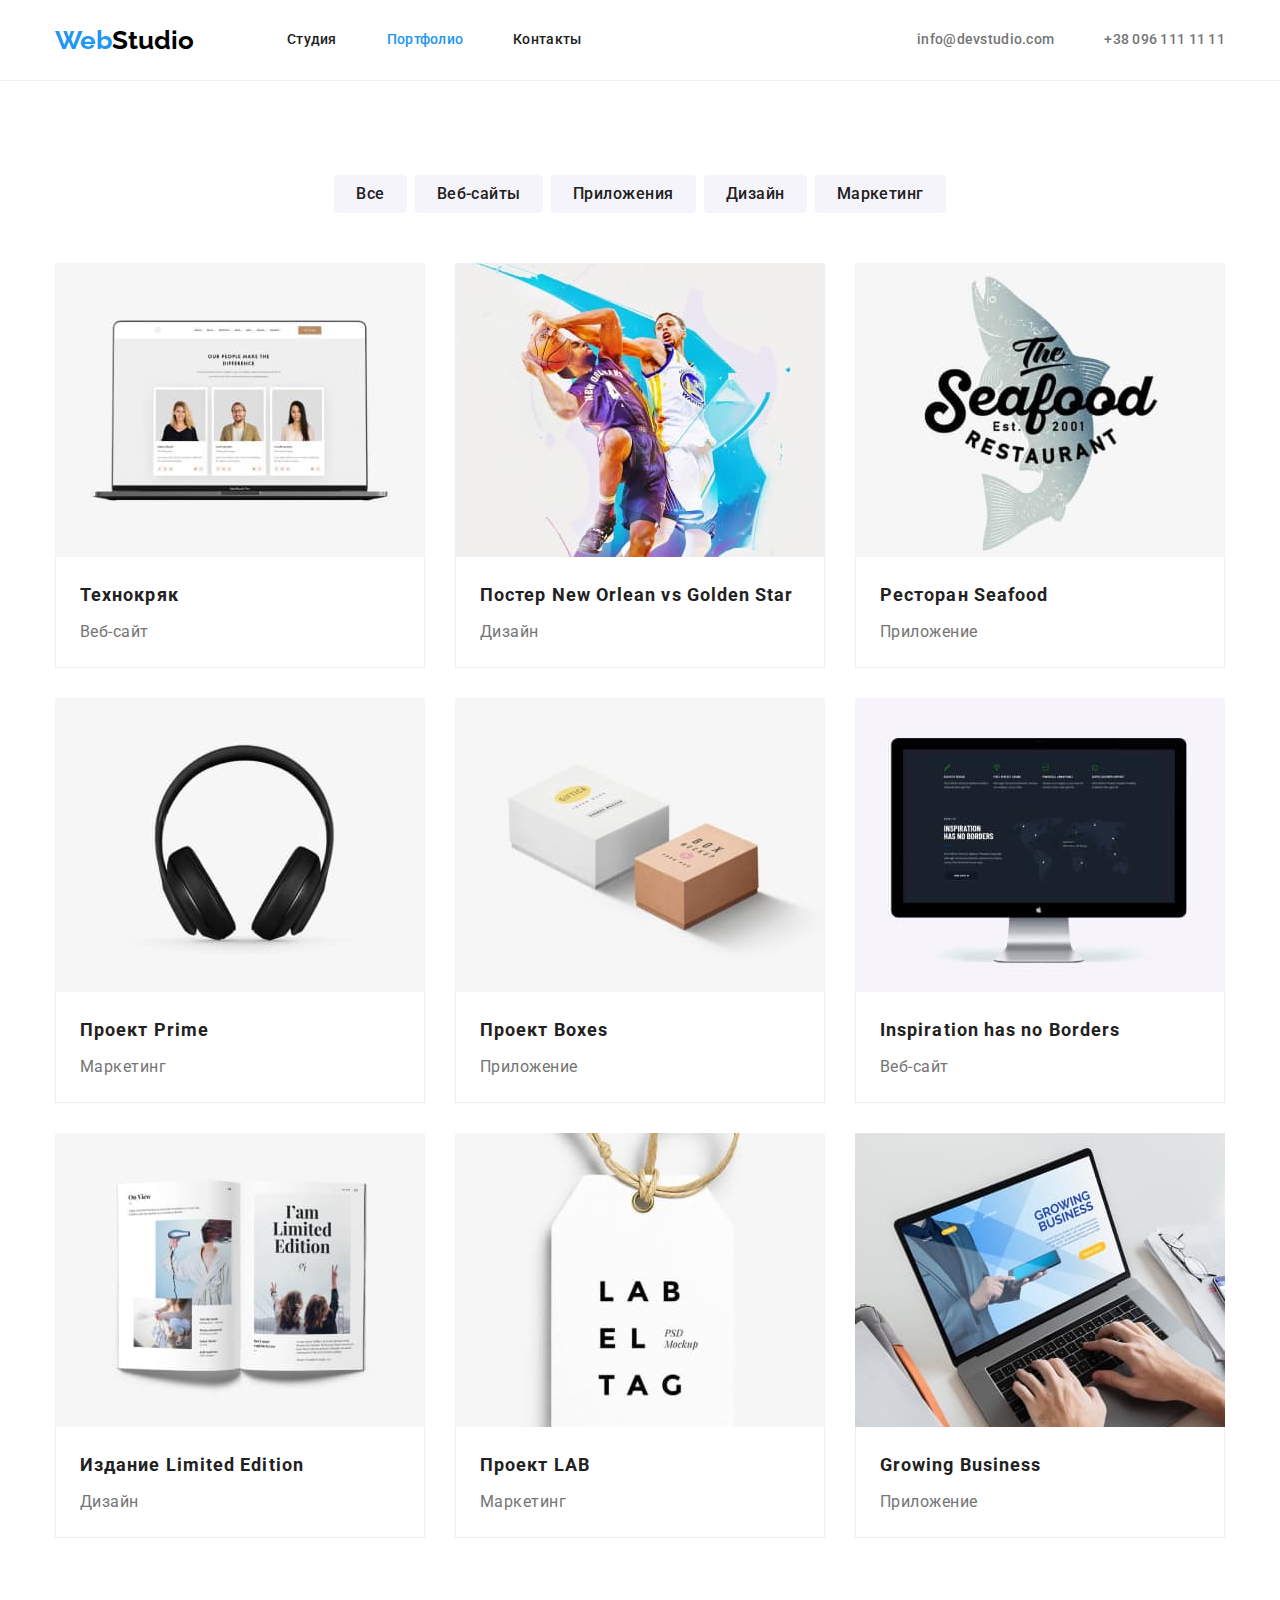
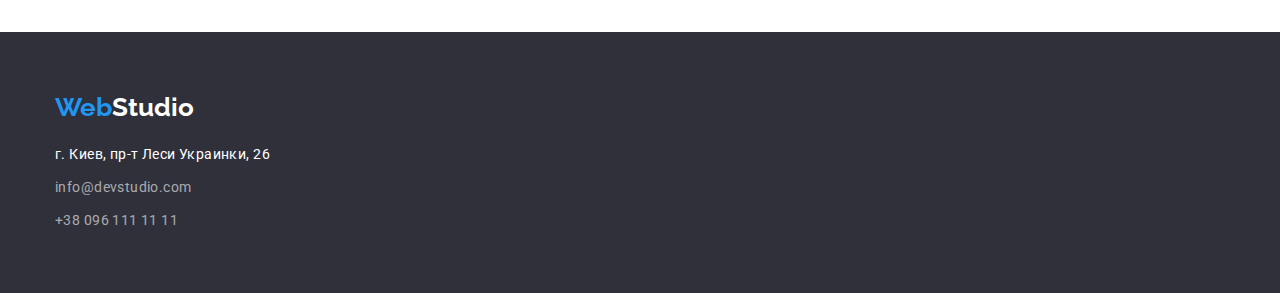
==== portfolio.html @ 570546c3 "start" ====
<!DOCTYPE html>
<html lang="ru">
  <head>
    <meta charset="UTF-8" />
    <meta http-equiv="X-UA-Compatible" content="IE=edge" />
    <meta name="viewport" content="width=device-width, initial-scale=1.0" />
    <title>Web Studio</title>
    <link rel="stylesheet" href="https://cdnjs.cloudflare.com/ajax/libs/modern-normalize/1.1.0/modern-normalize.min.css">
    <link rel="stylesheet" href="./css/styles.css" />
    <link rel="preconnect" href="https://fonts.googleapis.com" />
    <link rel="preconnect" href="https://fonts.gstatic.com" crossorigin />
    <link
      href="https://fonts.googleapis.com/css2?family=Raleway:wght@700&family=Roboto:wght@400;500;700;900&display=swap"
      rel="stylesheet"
    />
  </head>
  <body>
    <!-- header -->
    <header class="header">
      <div class="container header-flex">
        <nav class="header-nav ">
          <a class="header-logo link-decoration" href="index.html"><span class="header-logo-fp" lang="en">Web</span><span
              class="header-logo-sp" lang="en">Studio</span></a>
          <ul class="header-nav-list list-decoration">
            <li class="header-nav-list-item"><a class="nav-link link-decoration" href="index.html">Студия</a>
            </li>
            <li class="header-nav-list-item"><a class="nav-link link-decoration  curent-page" href="portfolio.html">Портфолио</a></li>
            <li class="header-nav-list-item"><a class="nav-link link-decoration" href="index.html">Контакты</a></li>
          </ul>
        </nav>
        <ul class="header-contacts-list list-decoration">
          <li class="header-contacts-list-item">
            <a class="header-contacts-list-item-link link-decoration nav-link"
              href="mailto:info@devstudio.com">info@devstudio.com</a>
          </li>
          <li class="header-contacts-list-item"><a class="header-contacts-list-item-link link-decoration nav-link"
              href="tel:+380961111111">+38 096 111 11 11</a></li>
        </ul>
      </div>
    </header>
    <!-- main content portfolio -->
    <main class="portfolio">
      <!-- portfolio menu -->
      <section class="portfolio-projects section">
        <div class="container">
          <h2 class="visuallny-hidden">Виды работ</h2>
          <ul class="portfolio-menu-list list-decoration">
            <li class="portfolio-menu-list-item">
              <button class="portfolio-menu-list-item-btn" type="button">Все</button>
            </li>
            <li class="portfolio-menu-list-item">
              <button class="portfolio-menu-list-item-btn" type="button">Веб-сайты</button>
            </li>
            <li class="portfolio-menu-list-item">
              <button class="portfolio-menu-list-item-btn" type="button">Приложения</button>
            </li>
            <li class="portfolio-menu-list-item">
              <button class="portfolio-menu-list-item-btn" type="button">Дизайн</button>
            </li>
            <li class="portfolio-menu-list-item">
              <button class="portfolio-menu-list-item-btn" type="button">Маркетинг</button>
            </li>
          </ul>
          <!-- portfolio projects -->
          <h2 class="visuallny-hidden">Примеры проектов</h2>
          <ul class="portfolio-projects-list list-decoration">
            <li class="portfolio-projects-list-item">
              <img class="portfolio-projects-list-item-img" src="./images/portfolio1.jpg" alt="фото ноутбука" width="370"
                height="294" />
                <div class="porfolio-item-text">
              <h3 class="portfolio-projects-list-item-title">Технокряк</h3>
              <p class="portfolio-projects-list-item-text">Веб-сайт</p>
              </div>
            </li>
            <li class="portfolio-projects-list-item">
              <img class="portfolio-projects-list-item-img" src="./images/portfolio2.jpg" alt="фото постера" width="370"
                height="294" />
                <div class="porfolio-item-text">
              <h3 class="portfolio-projects-list-item-title">Постер New Orlean vs Golden Star</h3>
              <p class="portfolio-projects-list-item-text">Дизайн</p>
              </div>
            </li>
            <li class="portfolio-projects-list-item">
              <img class="portfolio-projects-list-item-img" src="./images/portfolio3.jpg" alt="фото реламы ресторана" width="370"
                height="294" />
                <div class="porfolio-item-text">
              <h3 class="portfolio-projects-list-item-title">Ресторан Seafood</h3>
              <p class="portfolio-projects-list-item-text">Приложение</p>
              </div>
            </li>
            <li class="portfolio-projects-list-item">
              <img class="portfolio-projects-list-item-img" src="./images/portfolio4.jpg" alt="фото коробочек" width="370"
                height="294" />
                <div class="porfolio-item-text">
              <h3 class="portfolio-projects-list-item-title">Проект Prime</h3>
              <p class="portfolio-projects-list-item-text">Маркетинг</p>
                </div>
            </li>
            <li class="portfolio-projects-list-item">
              <img class="portfolio-projects-list-item-img" src="./images/portfolio5.jpg" alt="фото компьютера" width="370"
                height="294" />
                <div class="porfolio-item-text">
              <h3 class="portfolio-projects-list-item-title">Проект Boxes</h3>
              <p class="portfolio-projects-list-item-text">Приложение</p>
              </div>
            </li>
            <li class="portfolio-projects-list-item">
              <img class="portfolio-projects-list-item-img" src="./images/portfolio6.jpg" alt="фото журнала" width="370"
                height="294" />
                <div class="porfolio-item-text">
              <h3 class="portfolio-projects-list-item-title">Inspiration has no Borders</h3>
              <p class="portfolio-projects-list-item-text">Веб-сайт</p>
              </div>
            </li>
            <li class="portfolio-projects-list-item">
              <img class="portfolio-projects-list-item-img" src="./images/portfolio7.jpg" alt="фото этикетки" width="370"
                height="294" />
                <div class="porfolio-item-text">
              <h3 class="portfolio-projects-list-item-title">Издание Limited Edition</h3>
              <p class="portfolio-projects-list-item-text">Дизайн</p>
              </div>
            </li>
            <li class="portfolio-projects-list-item">
              <img class="portfolio-projects-list-item-img" src="./images/portfolio8.jpg" alt="фото наушников" width="370"
                height="294" />
                <div class="porfolio-item-text">
              <h3 class="portfolio-projects-list-item-title">Проект LAB</h3>
              <p class="portfolio-projects-list-item-text">Маркетинг</p>
              </div>
            </li>
            <li class="portfolio-projects-list-item">
              <img class="portfolio-projects-list-item-img" src="./images/portfolio9.jpg" alt="фото нотбука " width="370"
                height="294" />
                <div class="porfolio-item-text">
              <h3 class="portfolio-projects-list-item-title">Growing Business</h3>
              <p class="portfolio-projects-list-item-text">Приложение</p>
              </div>
            </li>
          </ul>
        </div>
        
      </section>
    </main>
    <!-- footer -->
    <footer class="footer">
      <div class="container">
        <a class="footer-logo link-decoration " href="index.html"><span class="footer-logo-fp" lang="en">Web</span><span
            class="footer-logo-sp" lang="en">Studio</span></a>
        <address class="footer-address">
          <ul class="footer-address-list list-decoration">
            <li class="footer-address-list-item">
              <a class="footer-address-list-item-link link-decoration " href="index.html">г. Киев, пр-т Леси Украинки,
                26</a>
            </li>
            <li class="footer-address-list-item">
              <a class="footer-address-list-item-link link-decoration color-decoration "
                href="mailto:info@devstudio.com">info@devstudio.com</a>
            </li>
            <li class="footer-address-list-item">
              <a class="footer-address-list-item-link link-decoration color-decoration " href="tel:+380961111111">+38 096
                111 11 11</a>
            </li>
          </ul>
        </address>
      </div>
    </footer>
  </body>
</html>
---- css/styles.css ----
:root {
  --accent-color: #2196f3;
  --main-text-color: #757575;
  --main-header-color: #212121;
  --main-background-color: #e5e5e5;
  --sec-background-color: #F5F4FA;
  --white-text-color:#FFFFFF;
}
.link-decoration {
  text-decoration: none;
}
.list-decoration {
  padding: 0;
  margin: 0;
  list-style: none;
}
.section-title{
  margin-top: 0;
  margin-bottom: 50px;
  text-align: center;
  font-weight: 700;
  font-size: 36px;
  line-height: 1.17;
  letter-spacing: 0.03em;
  color: var(--main-header-color);
}
.visuallny-hidden {
  position: absolute;
  white-space: nowrap;
  width: 1px;
  height: 1px;
  overflow: hidden;
  border: 0;
  padding: 0;
  clip: rect(0 0 0 0);
  clip-path: inset(50%);
  margin: -1px;
}
.section{
  padding-top: 94px;
  padding-bottom: 94px;
}
body {

  font-family: 'Roboto', sans-serif;
  color: var(--main-text-color);
  background: #FFFFFF;
  
}
.container{
  margin: 0 auto;
  width: 1200px;
  padding-left: 15px;
  padding-right: 15px; 
  /* outline: 2px solid tomato; */
}

/* ------ header ------> */
.header{
  border-bottom: 1px solid #ECECEC;
}
.header-flex{
  display: flex;
  align-items: center;
}
.header-nav{
  display: flex;
  align-items: center;
}
.header-logo,
.footer-logo {
  font-family: 'Raleway';
  font-style: normal;
  font-weight: 700;
  font-size: 26px;
  line-height: 1.19;
}
.header-logo-fp
{
  color: var(--accent-color);
}
.header-logo-sp
{
  color: #000000;
}
.header-nav-list
{
  display: flex;
  align-items: center;
  margin-left: 93px;
}
.header-nav-list-item:not(:last-child)
{
 margin-right: 50px; 

}
.nav-link {
  display: block;
  padding-top: 32px;
  padding-bottom: 32px;
  font-weight: 500;
  font-size: 14px;
  line-height: 1.14;
  letter-spacing: 0.02em;
  color: var(--main-header-color);
}
.header-contacts-list{
  display: flex;
  margin-left: auto;
}
.header-contacts-list-item:not(:last-child)
{
  margin-right: 50px;
 
}
.header-contacts-list-item-link{
  color: var(--main-text-color);
}
.link-decoration:hover,
.link-decoration:focus {
  color: var(--accent-color);
} 
.curent-page {
  color: var(--accent-color);}
/* ------ section banner ------> */
.section-banner{
  padding-top: 0;
  padding-bottom: 0;
  background: #2F303A;
  text-align: center;
}
.setion-baner-content
{
padding-top: 200px;
padding-bottom: 200px;
}
.section-banner-title{
  margin-top: 0;
  margin-bottom: 40px;
 
  font-weight: 900;
  font-size: 44px;
  line-height: 1.36;
  letter-spacing: 0.06em;
  text-transform: uppercase;
  color: var(--white-text-color);
}
.section-banner-button{
  min-width: 200px;
  padding: 10px 32px;
  font-family : inherit;
  font-weight: 700;
  font-size: 16px;
  line-height: 1.88;
  text-align: center;
  letter-spacing: 0.06em;
  color: var(--white-text-color);
  background: var(--accent-color);
  cursor: pointer;
  border: none;
  border-radius: 4px;
  box-shadow: 0px 4px 4px rgba(0, 0, 0, 0.15);
}
/* ------ section descriptions------> */
.section-descriptions
{
  background:var(--main-background-color);
}

.section-des-list{
  display: flex;
  flex-direction: row;
}

.section-des-list-item{
  width: 270px;
  margin-right: 30px;
}
.section-des-list-item:last-child{
  margin-right: 0;
}

.section-des-list-item-caption{
  margin-top: 0;
  margin-bottom: 10px;
  font-weight: 700;
  font-size: 14px;
  line-height: 1.14;
  letter-spacing: 0.03em;
  text-transform: uppercase;
  color: var(--main-header-color);
}
.section-des-list-item-text{
  margin-top: 0;
  margin-bottom: 0;
  font-size: 14px;
  line-height: 1.71;
  letter-spacing: 0.03em;
}
/* ------ section our_work------> */
.section-work{
  background:var(--main-background-color);
  padding-top: 0;
}
.section-work-list{
  display: flex;
}
.section-work-list-item{
  width: 370px;
  margin-right: 30px;
}
.section-work-list-item:last-child{
  margin-right: 0;
}
.section-work-list-item-img
{
display: block;
max-width: 100%;
height: auto;
}

/* ------ section our_team------> */
.section-team{
  background: var(--sec-background-color);
  
}
.section-team-list-item-img{
  display: block;
  max-width: 100%;
  height: auto;
 
}
.section-team-list{
  display: flex;
}
.section-team-list-item{
  width: 270px;
  margin-right: 30px;
  background: #FFFFFF;
  box-shadow: 0px 1px 3px rgba(0, 0, 0, 0.12),
  0px 1px 1px rgba(0, 0, 0, 0.14),
  0px 2px 1px rgba(0, 0, 0, 0.2);
  border-radius: 0px 0px 4px 4px;
  
}
.section-team-list-item:last-child {
  margin-right: 0px;
}
.section-team-list-text{
  padding-top: 30px;
  padding-bottom: 30px;
  text-align: center;
}


.section-team-list-item-caption{
  margin-top: 0;
  margin-bottom: 10px;
  font-weight: 500;
  font-size: 16px;
  line-height: 1.19;
  letter-spacing: 0.03em;
  color:var(--main-header-color)
}
.section-team-list-item-text{
  margin-top: 0;
  margin-bottom: 0;
  font-size: 16px;
  line-height: 1.19;
  letter-spacing: 0.03em;
  
}
/* ------ footer------> */
.footer
{
  padding-top: 60px;
  padding-bottom: 60px;
  background: #2F303A;
}
.footer-logo
{
  display: block;
  margin-bottom: 20px;
}

.footer-logo-fp {
  color: var(--accent-color);
}
.footer-logo-sp {
  display: inline-block;
  color: var(--white-text-color);
}

.footer-address-list-item{
  margin-bottom: 9px;
}
.footer-address-list-item:last-child
 {
  margin-bottom: 0;
}
.footer-address-list-item-link{
  display: inline-block;
  font-style: normal;
  font-size: 14px;
  line-height: 1.71;
  letter-spacing: 0.03em;
  color: var(--white-text-color)
}

.color-decoration{
  color: rgba(255, 255, 255, 0.6);
}
/* ------------------ PORTFOLIO-----------------------> */
/* ------ portfolio menu------> */
.portfolio-menu-list{
  display: flex;
  margin-bottom: 50px;
  justify-content: center;
}

.portfolio-menu-list-item-btn{
  font-family: inherit;
  font-weight: 500;
  font-size: 16px;
  line-height: 1.6;
  text-align: center;
  letter-spacing: 0.03em;
  color: var(--main-header-color);
  background: #F5F4FA;
  cursor: pointer;
  border: none;
  border-radius: 4px;
  padding: 6px 22px;
}
.portfolio-menu-list-item{
  margin-right: 8px;
}
.portfolio-menu-list-item:last-child{
  margin-right: 0;
}
.portfolio-menu-list-item-btn:hover,.portfolio-menu-list-item-btn:focus {
  color: var(--white-text-color);
  background: var(--accent-color);
}
/* ------ portfolio projects------> */

.portfolio-projects-list{
  display: flex;
  flex-wrap: wrap;
}
.portfolio-projects-list-item{
  width: 370px;
  margin-right: 30px;
  margin-bottom: 30px;
  ;
  background: #FFFFFF;
  
}
.portfolio-projects-list-item:nth-last-child(-n+3){
  margin-bottom: 0;
}
.portfolio-projects-list-item:nth-child(3n) {
  margin-right: 0;
}

.portfolio-projects-list-item-img{
  display: block;
  max-width: 100%;
  height: auto;
}

.porfolio-item-text{
  padding: 20px 24px;
  border-right: 1px solid #EEEEEE;
  border-bottom: 1px solid #EEEEEE;
  border-left: 1px solid #EEEEEE
} 
.portfolio-projects-list-item-title{
  margin-top: 0;
  margin-bottom: 4px;
  font-weight: 700;
  font-size: 18px;
  line-height:2;
  letter-spacing: 0.06em;
  color: var(--main-header-color);
}
.portfolio-projects-list-item-text{
  margin-top: 0;
  margin-bottom: 0;
  font-size: 16px;
  line-height: 1.88;
  letter-spacing: 0.03em;
}
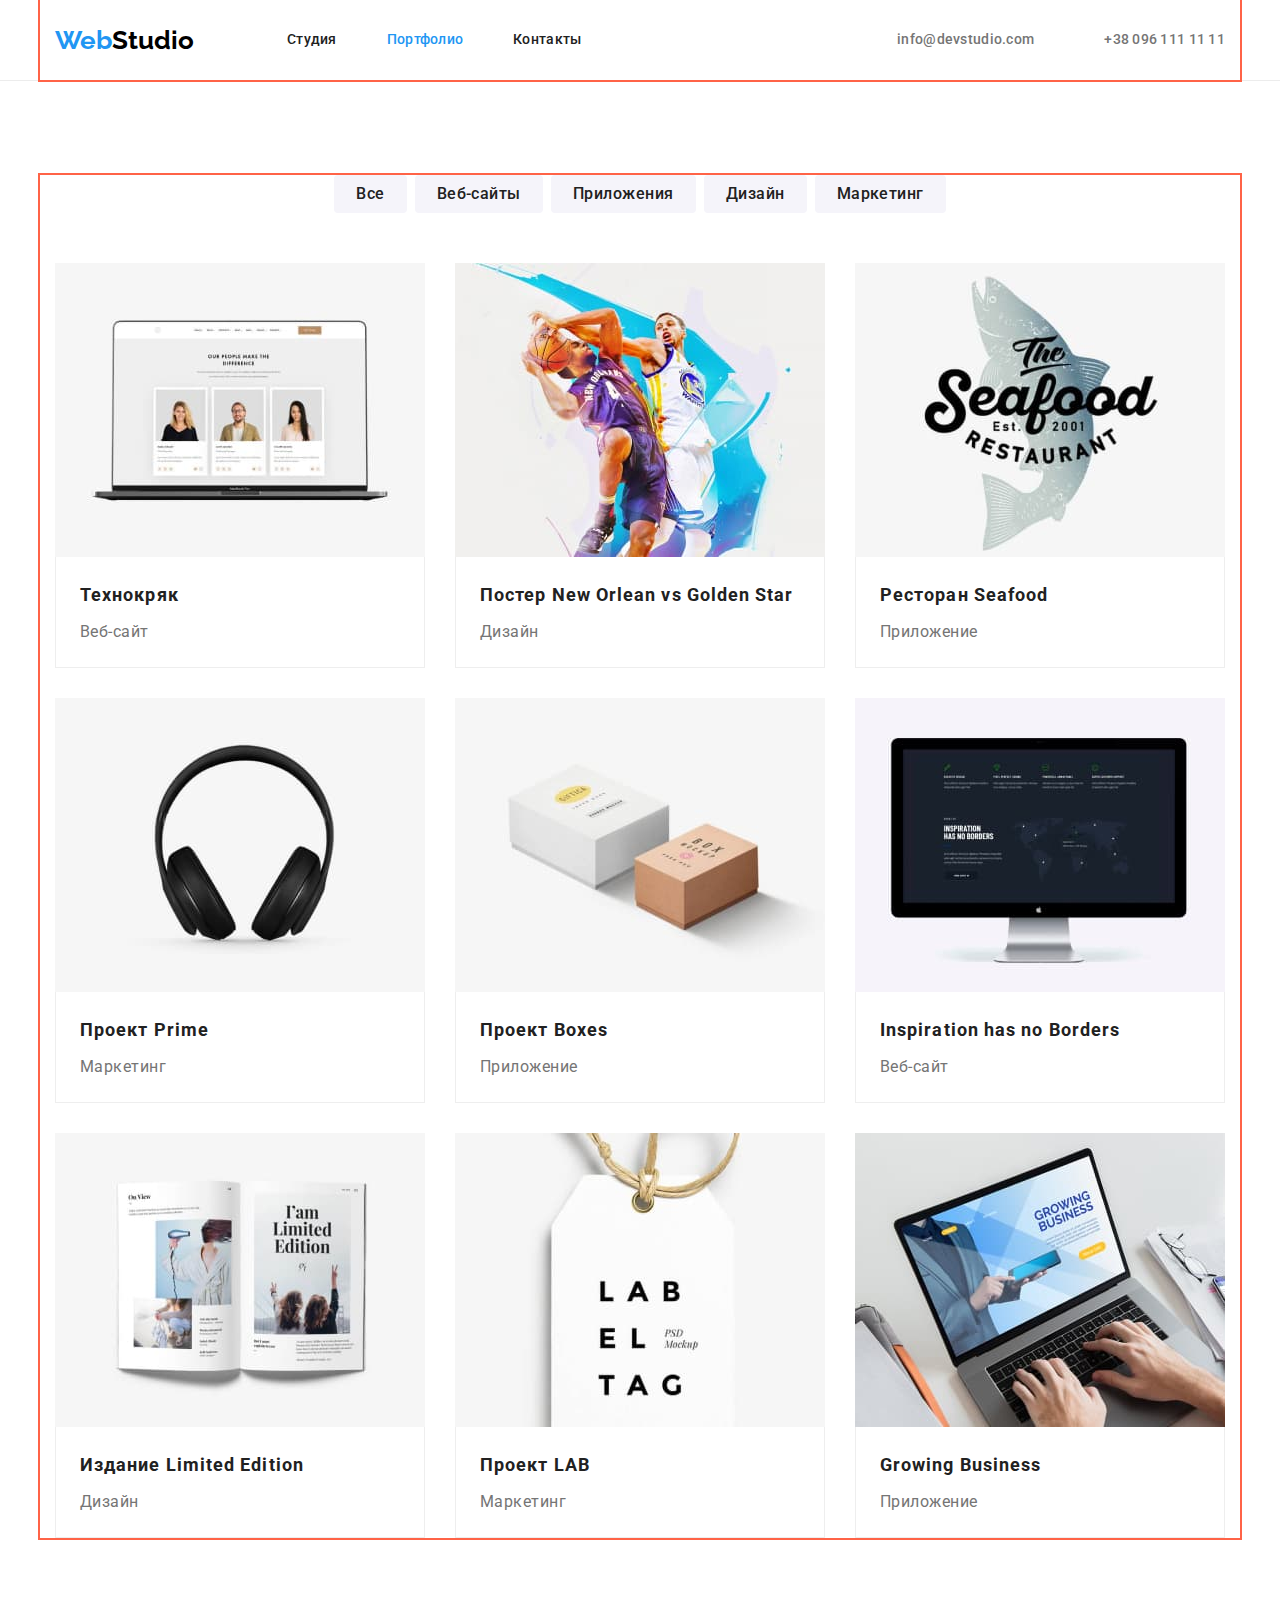
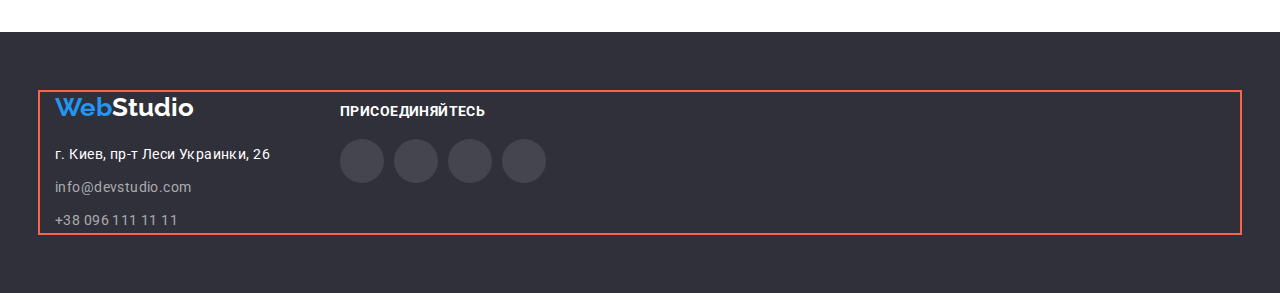
==== commit 6fb4b28a: "soc icon hover focus finish" ====
--- a/portfolio.html
+++ b/portfolio.html
@@ -5,7 +5,10 @@
     <meta http-equiv="X-UA-Compatible" content="IE=edge" />
     <meta name="viewport" content="width=device-width, initial-scale=1.0" />
     <title>Web Studio</title>
-    <link rel="stylesheet" href="https://cdnjs.cloudflare.com/ajax/libs/modern-normalize/1.1.0/modern-normalize.min.css">
+    <link
+      rel="stylesheet"
+      href="https://cdnjs.cloudflare.com/ajax/libs/modern-normalize/1.1.0/modern-normalize.min.css"
+    />
     <link rel="stylesheet" href="./css/styles.css" />
     <link rel="preconnect" href="https://fonts.googleapis.com" />
     <link rel="preconnect" href="https://fonts.gstatic.com" crossorigin />
@@ -18,23 +21,44 @@
     <!-- header -->
     <header class="header">
       <div class="container header-flex">
-        <nav class="header-nav ">
-          <a class="header-logo link-decoration" href="index.html"><span class="header-logo-fp" lang="en">Web</span><span
-              class="header-logo-sp" lang="en">Studio</span></a>
+        <nav class="header-nav">
+          <a class="header-logo link-decoration" href="index.html"
+            ><span class="header-logo-fp" lang="en">Web</span
+            ><span class="header-logo-sp" lang="en">Studio</span></a
+          >
           <ul class="header-nav-list list-decoration">
-            <li class="header-nav-list-item"><a class="nav-link link-decoration" href="index.html">Студия</a>
-            </li>
-            <li class="header-nav-list-item"><a class="nav-link link-decoration  curent-page" href="portfolio.html">Портфолио</a></li>
-            <li class="header-nav-list-item"><a class="nav-link link-decoration" href="index.html">Контакты</a></li>
+            <li class="header-nav-list-item">
+              <a class="nav-link link-decoration" href="index.html">Студия</a>
+            </li>
+            <li class="header-nav-list-item">
+              <a class="nav-link link-decoration curent-page" href="portfolio.html">Портфолио</a>
+            </li>
+            <li class="header-nav-list-item">
+              <a class="nav-link link-decoration" href="index.html">Контакты</a>
+            </li>
           </ul>
         </nav>
         <ul class="header-contacts-list list-decoration">
           <li class="header-contacts-list-item">
-            <a class="header-contacts-list-item-link link-decoration nav-link"
-              href="mailto:info@devstudio.com">info@devstudio.com</a>
+            <a
+              class="header-contacts-list-item-link header-contacts-list-mail link-decoration nav-link"
+              href="mailto:info@devstudio.com"
+              ><svg class="header-contacts-list-item-linkicon envelope-icon">
+                <use href="./images/icons/symbol-defs.svg#icon-envelope"></use>
+              </svg>
+              info@devstudio.com</a
+            >
           </li>
-          <li class="header-contacts-list-item"><a class="header-contacts-list-item-link link-decoration nav-link"
-              href="tel:+380961111111">+38 096 111 11 11</a></li>
+          <li class="header-contacts-list-item">
+            <a
+              class="header-contacts-list-item-link header-contacts-list-tel link-decoration nav-link"
+              href="tel:+380961111111"
+              ><svg class="header-contacts-list-item-linkicon smartphone-icon">
+                <use href="./images/icons/symbol-defs.svg#icon-smartphone"></use>
+              </svg>
+              +38 096 111 11 11</a
+            >
+          </li>
         </ul>
       </div>
     </header>
@@ -65,103 +89,191 @@
           <h2 class="visuallny-hidden">Примеры проектов</h2>
           <ul class="portfolio-projects-list list-decoration">
             <li class="portfolio-projects-list-item">
-              <img class="portfolio-projects-list-item-img" src="./images/portfolio1.jpg" alt="фото ноутбука" width="370"
-                height="294" />
-                <div class="porfolio-item-text">
-              <h3 class="portfolio-projects-list-item-title">Технокряк</h3>
-              <p class="portfolio-projects-list-item-text">Веб-сайт</p>
-              </div>
-            </li>
-            <li class="portfolio-projects-list-item">
-              <img class="portfolio-projects-list-item-img" src="./images/portfolio2.jpg" alt="фото постера" width="370"
-                height="294" />
-                <div class="porfolio-item-text">
-              <h3 class="portfolio-projects-list-item-title">Постер New Orlean vs Golden Star</h3>
-              <p class="portfolio-projects-list-item-text">Дизайн</p>
-              </div>
-            </li>
-            <li class="portfolio-projects-list-item">
-              <img class="portfolio-projects-list-item-img" src="./images/portfolio3.jpg" alt="фото реламы ресторана" width="370"
-                height="294" />
-                <div class="porfolio-item-text">
-              <h3 class="portfolio-projects-list-item-title">Ресторан Seafood</h3>
-              <p class="portfolio-projects-list-item-text">Приложение</p>
-              </div>
-            </li>
-            <li class="portfolio-projects-list-item">
-              <img class="portfolio-projects-list-item-img" src="./images/portfolio4.jpg" alt="фото коробочек" width="370"
-                height="294" />
-                <div class="porfolio-item-text">
-              <h3 class="portfolio-projects-list-item-title">Проект Prime</h3>
-              <p class="portfolio-projects-list-item-text">Маркетинг</p>
-                </div>
-            </li>
-            <li class="portfolio-projects-list-item">
-              <img class="portfolio-projects-list-item-img" src="./images/portfolio5.jpg" alt="фото компьютера" width="370"
-                height="294" />
-                <div class="porfolio-item-text">
-              <h3 class="portfolio-projects-list-item-title">Проект Boxes</h3>
-              <p class="portfolio-projects-list-item-text">Приложение</p>
-              </div>
-            </li>
-            <li class="portfolio-projects-list-item">
-              <img class="portfolio-projects-list-item-img" src="./images/portfolio6.jpg" alt="фото журнала" width="370"
-                height="294" />
-                <div class="porfolio-item-text">
-              <h3 class="portfolio-projects-list-item-title">Inspiration has no Borders</h3>
-              <p class="portfolio-projects-list-item-text">Веб-сайт</p>
-              </div>
-            </li>
-            <li class="portfolio-projects-list-item">
-              <img class="portfolio-projects-list-item-img" src="./images/portfolio7.jpg" alt="фото этикетки" width="370"
-                height="294" />
-                <div class="porfolio-item-text">
-              <h3 class="portfolio-projects-list-item-title">Издание Limited Edition</h3>
-              <p class="portfolio-projects-list-item-text">Дизайн</p>
-              </div>
-            </li>
-            <li class="portfolio-projects-list-item">
-              <img class="portfolio-projects-list-item-img" src="./images/portfolio8.jpg" alt="фото наушников" width="370"
-                height="294" />
-                <div class="porfolio-item-text">
-              <h3 class="portfolio-projects-list-item-title">Проект LAB</h3>
-              <p class="portfolio-projects-list-item-text">Маркетинг</p>
-              </div>
-            </li>
-            <li class="portfolio-projects-list-item">
-              <img class="portfolio-projects-list-item-img" src="./images/portfolio9.jpg" alt="фото нотбука " width="370"
-                height="294" />
-                <div class="porfolio-item-text">
-              <h3 class="portfolio-projects-list-item-title">Growing Business</h3>
-              <p class="portfolio-projects-list-item-text">Приложение</p>
+              <img
+                class="portfolio-projects-list-item-img"
+                src="./images/portfolio1.jpg"
+                alt="фото ноутбука"
+                width="370"
+                height="294"
+              />
+              <div class="porfolio-item-text">
+                <h3 class="portfolio-projects-list-item-title">Технокряк</h3>
+                <p class="portfolio-projects-list-item-text">Веб-сайт</p>
+              </div>
+            </li>
+            <li class="portfolio-projects-list-item">
+              <img
+                class="portfolio-projects-list-item-img"
+                src="./images/portfolio2.jpg"
+                alt="фото постера"
+                width="370"
+                height="294"
+              />
+              <div class="porfolio-item-text">
+                <h3 class="portfolio-projects-list-item-title">Постер New Orlean vs Golden Star</h3>
+                <p class="portfolio-projects-list-item-text">Дизайн</p>
+              </div>
+            </li>
+            <li class="portfolio-projects-list-item">
+              <img
+                class="portfolio-projects-list-item-img"
+                src="./images/portfolio3.jpg"
+                alt="фото реламы ресторана"
+                width="370"
+                height="294"
+              />
+              <div class="porfolio-item-text">
+                <h3 class="portfolio-projects-list-item-title">Ресторан Seafood</h3>
+                <p class="portfolio-projects-list-item-text">Приложение</p>
+              </div>
+            </li>
+            <li class="portfolio-projects-list-item">
+              <img
+                class="portfolio-projects-list-item-img"
+                src="./images/portfolio4.jpg"
+                alt="фото коробочек"
+                width="370"
+                height="294"
+              />
+              <div class="porfolio-item-text">
+                <h3 class="portfolio-projects-list-item-title">Проект Prime</h3>
+                <p class="portfolio-projects-list-item-text">Маркетинг</p>
+              </div>
+            </li>
+            <li class="portfolio-projects-list-item">
+              <img
+                class="portfolio-projects-list-item-img"
+                src="./images/portfolio5.jpg"
+                alt="фото компьютера"
+                width="370"
+                height="294"
+              />
+              <div class="porfolio-item-text">
+                <h3 class="portfolio-projects-list-item-title">Проект Boxes</h3>
+                <p class="portfolio-projects-list-item-text">Приложение</p>
+              </div>
+            </li>
+            <li class="portfolio-projects-list-item">
+              <img
+                class="portfolio-projects-list-item-img"
+                src="./images/portfolio6.jpg"
+                alt="фото журнала"
+                width="370"
+                height="294"
+              />
+              <div class="porfolio-item-text">
+                <h3 class="portfolio-projects-list-item-title">Inspiration has no Borders</h3>
+                <p class="portfolio-projects-list-item-text">Веб-сайт</p>
+              </div>
+            </li>
+            <li class="portfolio-projects-list-item">
+              <img
+                class="portfolio-projects-list-item-img"
+                src="./images/portfolio7.jpg"
+                alt="фото этикетки"
+                width="370"
+                height="294"
+              />
+              <div class="porfolio-item-text">
+                <h3 class="portfolio-projects-list-item-title">Издание Limited Edition</h3>
+                <p class="portfolio-projects-list-item-text">Дизайн</p>
+              </div>
+            </li>
+            <li class="portfolio-projects-list-item">
+              <img
+                class="portfolio-projects-list-item-img"
+                src="./images/portfolio8.jpg"
+                alt="фото наушников"
+                width="370"
+                height="294"
+              />
+              <div class="porfolio-item-text">
+                <h3 class="portfolio-projects-list-item-title">Проект LAB</h3>
+                <p class="portfolio-projects-list-item-text">Маркетинг</p>
+              </div>
+            </li>
+            <li class="portfolio-projects-list-item">
+              <img
+                class="portfolio-projects-list-item-img"
+                src="./images/portfolio9.jpg"
+                alt="фото нотбука "
+                width="370"
+                height="294"
+              />
+              <div class="porfolio-item-text">
+                <h3 class="portfolio-projects-list-item-title">Growing Business</h3>
+                <p class="portfolio-projects-list-item-text">Приложение</p>
               </div>
             </li>
           </ul>
         </div>
-        
       </section>
     </main>
     <!-- footer -->
     <footer class="footer">
-      <div class="container">
-        <a class="footer-logo link-decoration " href="index.html"><span class="footer-logo-fp" lang="en">Web</span><span
-            class="footer-logo-sp" lang="en">Studio</span></a>
-        <address class="footer-address">
-          <ul class="footer-address-list list-decoration">
-            <li class="footer-address-list-item">
-              <a class="footer-address-list-item-link link-decoration " href="index.html">г. Киев, пр-т Леси Украинки,
-                26</a>
-            </li>
-            <li class="footer-address-list-item">
-              <a class="footer-address-list-item-link link-decoration color-decoration "
-                href="mailto:info@devstudio.com">info@devstudio.com</a>
-            </li>
-            <li class="footer-address-list-item">
-              <a class="footer-address-list-item-link link-decoration color-decoration " href="tel:+380961111111">+38 096
-                111 11 11</a>
-            </li>
-          </ul>
-        </address>
+      <div class="container footer-flex">
+        <div class="footer-contacts">
+          <a class="footer-logo link-decoration" href="index.html"
+            ><span class="footer-logo-fp" lang="en">Web</span
+            ><span class="footer-logo-sp" lang="en">Studio</span>
+          </a>
+          <address class="footer-address">
+            <ul class="footer-address-list list-decoration">
+              <li class="footer-address-list-item">
+                <a class="footer-address-list-item-link link-decoration" href="index.html"
+                  >г. Киев, пр-т Леси Украинки, 26
+                </a>
+              </li>
+              <li class="footer-address-list-item">
+                <a
+                  class="footer-address-list-item-link link-decoration color-decoration"
+                  href="mailto:info@devstudio.com"
+                  >info@devstudio.com
+                </a>
+              </li>
+              <li class="footer-address-list-item">
+                <a
+                  class="footer-address-list-item-link link-decoration color-decoration"
+                  href="tel:+380961111111"
+                  >+38 096 111 11 11
+                </a>
+              </li>
+            </ul>
+          </address>
+        </div>
+        <div class="footer-soc">
+          <h3 class="footer-soc-title">присоединяйтесь</h3>
+          <ul class="footer-soc-list list-decoration">
+            <li class="footer-soc-list-item">
+              <a class="footer-soc-list-item-link" href="">
+                <svg class="footer-soc-item-link-icon" widht="20" height="20">
+                  <use href="./images/icons/symbol-defs.svg#icon-instagram"></use>
+                </svg>
+              </a>
+            </li>
+            <li class="footer-soc-list-item">
+              <a class="footer-soc-list-item-link" href="">
+                <svg class="footer-soc-item-link-icon" widht="20" height="20">
+                  <use href="./images/icons/symbol-defs.svg#icon-twitter"></use>
+                </svg>
+              </a>
+            </li>
+            <li class="footer-soc-list-item">
+              <a class="footer-soc-list-item-link" href="">
+                <svg class="footer-soc-item-link-icon" widht="20" height="20">
+                  <use href="./images/icons/symbol-defs.svg#icon-facebook"></use>
+                </svg>
+              </a>
+            </li>
+            <li class="footer-soc-list-item">
+              <a class="footer-soc-list-item-link" href="">
+                <svg class="footer-soc-item-link-icon" widht="20" height="20">
+                  <use href="./images/icons/symbol-defs.svg#icon-linkedin"></use>
+                </svg>
+              </a>
+            </li>
+          </ul>
+        </div>
       </div>
     </footer>
   </body>
--- a/css/styles.css
+++ b/css/styles.css
@@ -1,11 +1,10 @@
- 
- :root {
+:root {
   --accent-color: #2196f3;
   --main-text-color: #757575;
   --main-header-color: #212121;
   --main-background-color: #e5e5e5;
-  --sec-background-color: #F5F4FA;
-  --white-text-color:#FFFFFF;
+  --sec-background-color: #f5f4fa;
+  --white-text-color: #ffffff;
 }
 .link-decoration {
   text-decoration: none;
@@ -15,7 +14,7 @@
   margin: 0;
   list-style: none;
 }
-.section-title{
+.section-title {
   margin-top: 0;
   margin-bottom: 50px;
   text-align: center;
@@ -37,34 +36,32 @@
   clip-path: inset(50%);
   margin: -1px;
 }
-.section{
+.section {
   padding-top: 94px;
   padding-bottom: 94px;
 }
 body {
-
   font-family: 'Roboto', sans-serif;
   color: var(--main-text-color);
-  background: #FFFFFF;
-  
-}
-.container{
+  background: #ffffff;
+}
+.container {
   margin: 0 auto;
   width: 1200px;
   padding-left: 15px;
-  padding-right: 15px; 
-  /* outline: 2px solid tomato; */
+  padding-right: 15px;
+  outline: 2px solid tomato;
 }
 
 /* ------ header ------> */
-.header{
-  border-bottom: 1px solid #ECECEC;
-}
-.header-flex{
-  display: flex;
-  align-items: center;
-}
-.header-nav{
+.header {
+  border-bottom: 1px solid #ececec;
+}
+.header-flex {
+  display: flex;
+  align-items: center;
+}
+.header-nav {
   display: flex;
   align-items: center;
 }
@@ -76,24 +73,19 @@
   font-size: 26px;
   line-height: 1.19;
 }
-.header-logo-fp
-{
+.header-logo-fp {
   color: var(--accent-color);
 }
-.header-logo-sp
-{
+.header-logo-sp {
   color: #000000;
 }
-.header-nav-list
-{
+.header-nav-list {
   display: flex;
   align-items: center;
   margin-left: 93px;
 }
-.header-nav-list-item:not(:last-child)
-{
- margin-right: 50px; 
-
+.header-nav-list-item:not(:last-child) {
+  margin-right: 50px;
 }
 .nav-link {
   display: block;
@@ -105,40 +97,88 @@
   letter-spacing: 0.02em;
   color: var(--main-header-color);
 }
-.header-contacts-list{
+.header-contacts-list {
   display: flex;
   margin-left: auto;
 }
-.header-contacts-list-item:not(:last-child)
-{
+.header-contacts-list-item:not(:last-child) {
   margin-right: 50px;
- 
-}
-.header-contacts-list-item-link{
+}
+.header-contacts-list-item-link {
   color: var(--main-text-color);
+  display: flex;
+  align-items: center;
 }
 .link-decoration:hover,
 .link-decoration:focus {
   color: var(--accent-color);
-} 
+}
+.link-decoration:hover .envelope-icon,
+.link-decoration:focus .envelope-icon,
+.link-decoration:hover .smartphone-icon,
+.link-decoration:focus .smartphone-icon {
+  fill: var(--accent-color);
+}
+/* .link-decoration:hover .smartphone-icon,
+.link-decoration:focus .smartphone-icon {
+  fill: var(--accent-color);
+} */
 .curent-page {
-  color: var(--accent-color);}
+  color: var(--accent-color);
+}
+.envelope-icon {
+  width: 16px;
+  height: 12px;
+  margin-right: 10px;
+}
+.smartphone-icon {
+  width: 10px;
+  height: 16px;
+  margin-right: 10px;
+}
+/* .header-contacts-list-mail::before {
+  content: ' ';
+  width: 16px;
+  height: 12px;
+  margin-right: 10px;
+  background-image: url(../images/svg/envelope.svg);
+  background-size: cover;
+}
+.header-contacts-list-tel::before {
+  content: ' ';
+  width: 10px;
+  height: 16px;
+  margin-right: 10px;
+  background-image: url(../images/svg/smartphone.svg);
+  background-size: cover;
+} */
 /* ------ section banner ------> */
-.section-banner{
+.section-banner {
   padding-top: 0;
   padding-bottom: 0;
-  background: #2F303A;
+  background: #2f303a;
   text-align: center;
 }
-.setion-baner-content
-{
-padding-top: 200px;
-padding-bottom: 200px;
-}
-.section-banner-title{
+.banner-overlay {
+  max-width: 1600px;
+  height: 600px;
+  margin-right: auto;
+  margin-left: auto;
+  outline: 4px solid green;
+  background-image: linear-gradient(rgba(47, 48, 58, 0.4), rgba(47, 48, 58, 0.4)),
+    url(../images/bannerbg.jpg);
+  background-repeat: no-repeat;
+  background-position: center;
+  background-size: cover;
+}
+.setion-baner-content {
+  padding-top: 200px;
+  padding-bottom: 200px;
+}
+.section-banner-title {
   margin-top: 0;
   margin-bottom: 40px;
- 
+
   font-weight: 900;
   font-size: 44px;
   line-height: 1.36;
@@ -146,10 +186,10 @@
   text-transform: uppercase;
   color: var(--white-text-color);
 }
-.section-banner-button{
+.section-banner-button {
   min-width: 200px;
   padding: 10px 32px;
-  font-family : inherit;
+  font-family: inherit;
   font-weight: 700;
   font-size: 16px;
   line-height: 1.88;
@@ -163,25 +203,59 @@
   box-shadow: 0px 4px 4px rgba(0, 0, 0, 0.15);
 }
 /* ------ section descriptions------> */
-.section-descriptions
-{
-  background:var(--main-background-color);
-}
-
-.section-des-list{
+.section-descriptions {
+  background: var(--main-background-color);
+}
+
+.section-des-list {
   display: flex;
   flex-direction: row;
 }
 
-.section-des-list-item{
+.section-des-list-item {
   width: 270px;
   margin-right: 30px;
 }
-.section-des-list-item:last-child{
+.section-des-list-item::before {
+  content: '';
+  display: block;
+  height: 120px;
+  margin-bottom: 30px;
+  background-color: #f5f4fa;
+  border-radius: 4px;
+  background-repeat: no-repeat;
+  background-size: contain;
+  background-position: center;
+}
+/* .icon-antenna::before {
+  background-image: url(../images/svg/antenna\ 1.svg);
+  background-size: 70px 70px;
+  background-repeat: no-repeat;
+  background-position: center;
+}
+.icon-clock::before {
+  background-image: url(../images/svg/clock\ 1.svg);
+  background-size: 70px 70px;
+  background-repeat: no-repeat;
+  background-position: center;
+}
+.icon-diagram::before {
+  background-image: url(../images/svg/diagram\ 1.svg);
+  background-size: 70px 70px;
+  background-repeat: no-repeat;
+  background-position: center;
+}
+.icon-astronaut::before {
+  background-image: url(../images/svg/astronaut\ 1.svg);
+  background-size: 70px 70px;
+  background-repeat: no-repeat;
+  background-position: center;
+} */
+.section-des-list-item:last-child {
   margin-right: 0;
 }
 
-.section-des-list-item-caption{
+.section-des-list-item-caption {
   margin-top: 0;
   margin-bottom: 10px;
   font-weight: 700;
@@ -191,7 +265,7 @@
   text-transform: uppercase;
   color: var(--main-header-color);
 }
-.section-des-list-item-text{
+.section-des-list-item-text {
   margin-top: 0;
   margin-bottom: 0;
   font-size: 14px;
@@ -199,87 +273,153 @@
   letter-spacing: 0.03em;
 }
 /* ------ section our_work------> */
-.section-work{
-  background:var(--main-background-color);
+.section-work {
+  background: var(--main-background-color);
   padding-top: 0;
 }
-.section-work-list{
-  display: flex;
-}
-.section-work-list-item{
+.section-work-list {
+  display: flex;
+}
+.section-work-list-item {
   width: 370px;
   margin-right: 30px;
 }
-.section-work-list-item:last-child{
+.section-work-list-item:last-child {
   margin-right: 0;
 }
-.section-work-list-item-img
-{
-display: block;
-max-width: 100%;
-height: auto;
-}
-
-/* ------ section our_team------> */
-.section-team{
-  background: var(--sec-background-color);
-  
-}
-.section-team-list-item-img{
+.section-work-list-item-img {
   display: block;
   max-width: 100%;
   height: auto;
- 
-}
-.section-team-list{
-  display: flex;
-}
-.section-team-list-item{
+}
+
+/* ------ section our_team------> */
+.section-team {
+  background: var(--sec-background-color);
+}
+.section-team-list-item-img {
+  display: block;
+  max-width: 100%;
+  height: auto;
+}
+.section-team-list {
+  display: flex;
+}
+.section-team-list-item {
   width: 270px;
   margin-right: 30px;
-  background: #FFFFFF;
-  box-shadow: 0px 1px 3px rgba(0, 0, 0, 0.12),
-  0px 1px 1px rgba(0, 0, 0, 0.14),
-  0px 2px 1px rgba(0, 0, 0, 0.2);
+  background: #ffffff;
+  box-shadow: 0px 1px 3px rgba(0, 0, 0, 0.12), 0px 1px 1px rgba(0, 0, 0, 0.14),
+    0px 2px 1px rgba(0, 0, 0, 0.2);
   border-radius: 0px 0px 4px 4px;
-  
 }
 .section-team-list-item:last-child {
   margin-right: 0px;
 }
-.section-team-list-text{
+.section-team-list-text {
   padding-top: 30px;
   padding-bottom: 30px;
   text-align: center;
 }
 
-
-.section-team-list-item-caption{
+.section-team-list-item-caption {
   margin-top: 0;
   margin-bottom: 10px;
   font-weight: 500;
   font-size: 16px;
   line-height: 1.19;
   letter-spacing: 0.03em;
-  color:var(--main-header-color)
-}
-.section-team-list-item-text{
-  margin-top: 0;
-  margin-bottom: 0;
+  color: var(--main-header-color);
+}
+.section-team-list-item-text {
+  margin-top: 0;
+  margin-bottom: 16px;
   font-size: 16px;
   line-height: 1.19;
   letter-spacing: 0.03em;
-  
+}
+.section-team-soc {
+  display: flex;
+  flex-direction: row;
+  justify-content: center;
+}
+.section-team-soc-item:not(:last-child) {
+  margin-right: 10px;
+}
+
+.section-team-soc-item-link {
+  display: flex;
+  justify-content: center;
+  align-items: center;
+  width: 44px;
+  height: 44px;
+  background: #ffffff;
+  border-radius: 50%;
+}
+
+.section-team-soc-item-link:hover,
+.section-team-soc-item-link:focus {
+  background: #2196f3;
+}
+.section-team-soc-item-link-icon {
+  fill: #afb1b8;
+}
+.section-team-soc-item-link:hover .section-team-soc-item-link-icon,
+.section-team-soc-item-link:focus .section-team-soc-item-link-icon {
+  fill: #ffffff;
+}
+/* ------ customers------> */
+.customers {
+  background: var(--main-background-color);
+}
+.customers-list {
+  display: flex;
+  flex-flow: row;
+}
+.customers-list-item {
+  margin-right: 30px;
+}
+.customers-list-item:last-child {
+  margin-right: 0;
+}
+.customers-list-link {
+  display: flex;
+  justify-content: center;
+  align-items: center;
+  width: 170px;
+  height: 92px;
+  border: 1px solid #afb1b8;
+  border-radius: 4px;
+}
+.customers-list-link:hover,
+.customers-list-link:focus {
+  border: 1px solid #2196f3;
+}
+
+.customers-list-link:hover .customers-soc-item-link-icon,
+.customers-list-link:focus .customers-soc-item-link-icon {
+  fill: #2196f3;
+}
+
+.customers-soc-item-link-icon {
+  fill: #afb1b8;
 }
 /* ------ footer------> */
-.footer
-{
+.footer {
   padding-top: 60px;
   padding-bottom: 60px;
-  background: #2F303A;
-}
-.footer-logo
-{
+  background: #2f303a;
+}
+
+.footer-flex {
+  display: flex;
+  flex-direction: row;
+  align-items: baseline;
+}
+.footer-contacts {
+  margin-right: 70px;
+}
+.footer-logo {
   display: block;
   margin-bottom: 20px;
 }
@@ -292,34 +432,70 @@
   color: var(--white-text-color);
 }
 
-.footer-address-list-item{
+.footer-address-list-item {
   margin-bottom: 9px;
 }
-.footer-address-list-item:last-child
- {
+.footer-address-list-item:last-child {
   margin-bottom: 0;
 }
-.footer-address-list-item-link{
+.footer-address-list-item-link {
   display: inline-block;
   font-style: normal;
   font-size: 14px;
   line-height: 1.71;
   letter-spacing: 0.03em;
-  color: var(--white-text-color)
-}
-
-.color-decoration{
+  color: var(--white-text-color);
+}
+
+.color-decoration {
   color: rgba(255, 255, 255, 0.6);
 }
+
+.footer-soc-title {
+  margin-top: 0;
+  margin-bottom: 20px;
+  font-weight: 700;
+  font-size: 14px;
+  line-height: 16px;
+  letter-spacing: 0.03em;
+  text-transform: uppercase;
+  color: #ffffff;
+}
+.footer-soc-list {
+  display: flex;
+  flex-direction: row;
+}
+
+.footer-soc-list-item-link {
+  display: flex;
+  justify-content: center;
+  align-items: center;
+  width: 44px;
+  height: 44px;
+  border-radius: 50%;
+  background: rgba(255, 255, 255, 0.1);
+}
+
+.footer-soc-list-item:not(:last-child) {
+  margin-right: 10px;
+}
+.footer-soc-item-link-icon {
+  fill: #ffffff;
+}
+.footer-soc-list-item-link:hover,
+.footer-soc-list-item-link:focus {
+  background: #2196f3;
+}
+
 /* ------------------ PORTFOLIO-----------------------> */
 /* ------ portfolio menu------> */
-.portfolio-menu-list{
+.portfolio-menu-list {
   display: flex;
   margin-bottom: 50px;
   justify-content: center;
 }
 
-.portfolio-menu-list-item-btn{
+.portfolio-menu-list-item-btn {
   font-family: inherit;
   font-weight: 500;
   font-size: 16px;
@@ -327,68 +503,67 @@
   text-align: center;
   letter-spacing: 0.03em;
   color: var(--main-header-color);
-  background: #F5F4FA;
+  background: #f5f4fa;
   cursor: pointer;
   border: none;
   border-radius: 4px;
   padding: 6px 22px;
 }
-.portfolio-menu-list-item{
+.portfolio-menu-list-item {
   margin-right: 8px;
 }
-.portfolio-menu-list-item:last-child{
+.portfolio-menu-list-item:last-child {
   margin-right: 0;
 }
-.portfolio-menu-list-item-btn:hover,.portfolio-menu-list-item-btn:focus {
+.portfolio-menu-list-item-btn:hover,
+.portfolio-menu-list-item-btn:focus {
   color: var(--white-text-color);
   background: var(--accent-color);
 }
 /* ------ portfolio projects------> */
 
-.portfolio-projects-list{
+.portfolio-projects-list {
   display: flex;
   flex-wrap: wrap;
 }
-.portfolio-projects-list-item{
+.portfolio-projects-list-item {
   width: 370px;
   margin-right: 30px;
   margin-bottom: 30px;
-  ;
-  background: #FFFFFF;
-  
-}
-.portfolio-projects-list-item:nth-last-child(-n+3){
+  background: #ffffff;
+}
+.portfolio-projects-list-item:nth-last-child(-n + 3) {
   margin-bottom: 0;
 }
 .portfolio-projects-list-item:nth-child(3n) {
   margin-right: 0;
 }
 
-.portfolio-projects-list-item-img{
+.portfolio-projects-list-item-img {
   display: block;
   max-width: 100%;
   height: auto;
 }
 
-.porfolio-item-text{
+.porfolio-item-text {
   padding: 20px 24px;
-  border-right: 1px solid #EEEEEE;
-  border-bottom: 1px solid #EEEEEE;
-  border-left: 1px solid #EEEEEE
-} 
-.portfolio-projects-list-item-title{
+  border-right: 1px solid #eeeeee;
+  border-bottom: 1px solid #eeeeee;
+  border-left: 1px solid #eeeeee;
+}
+.portfolio-projects-list-item-title {
   margin-top: 0;
   margin-bottom: 4px;
   font-weight: 700;
   font-size: 18px;
-  line-height:2;
+  line-height: 2;
   letter-spacing: 0.06em;
   color: var(--main-header-color);
 }
-.portfolio-projects-list-item-text{
+.portfolio-projects-list-item-text {
   margin-top: 0;
   margin-bottom: 0;
   font-size: 16px;
   line-height: 1.88;
   letter-spacing: 0.03em;
-}+}
